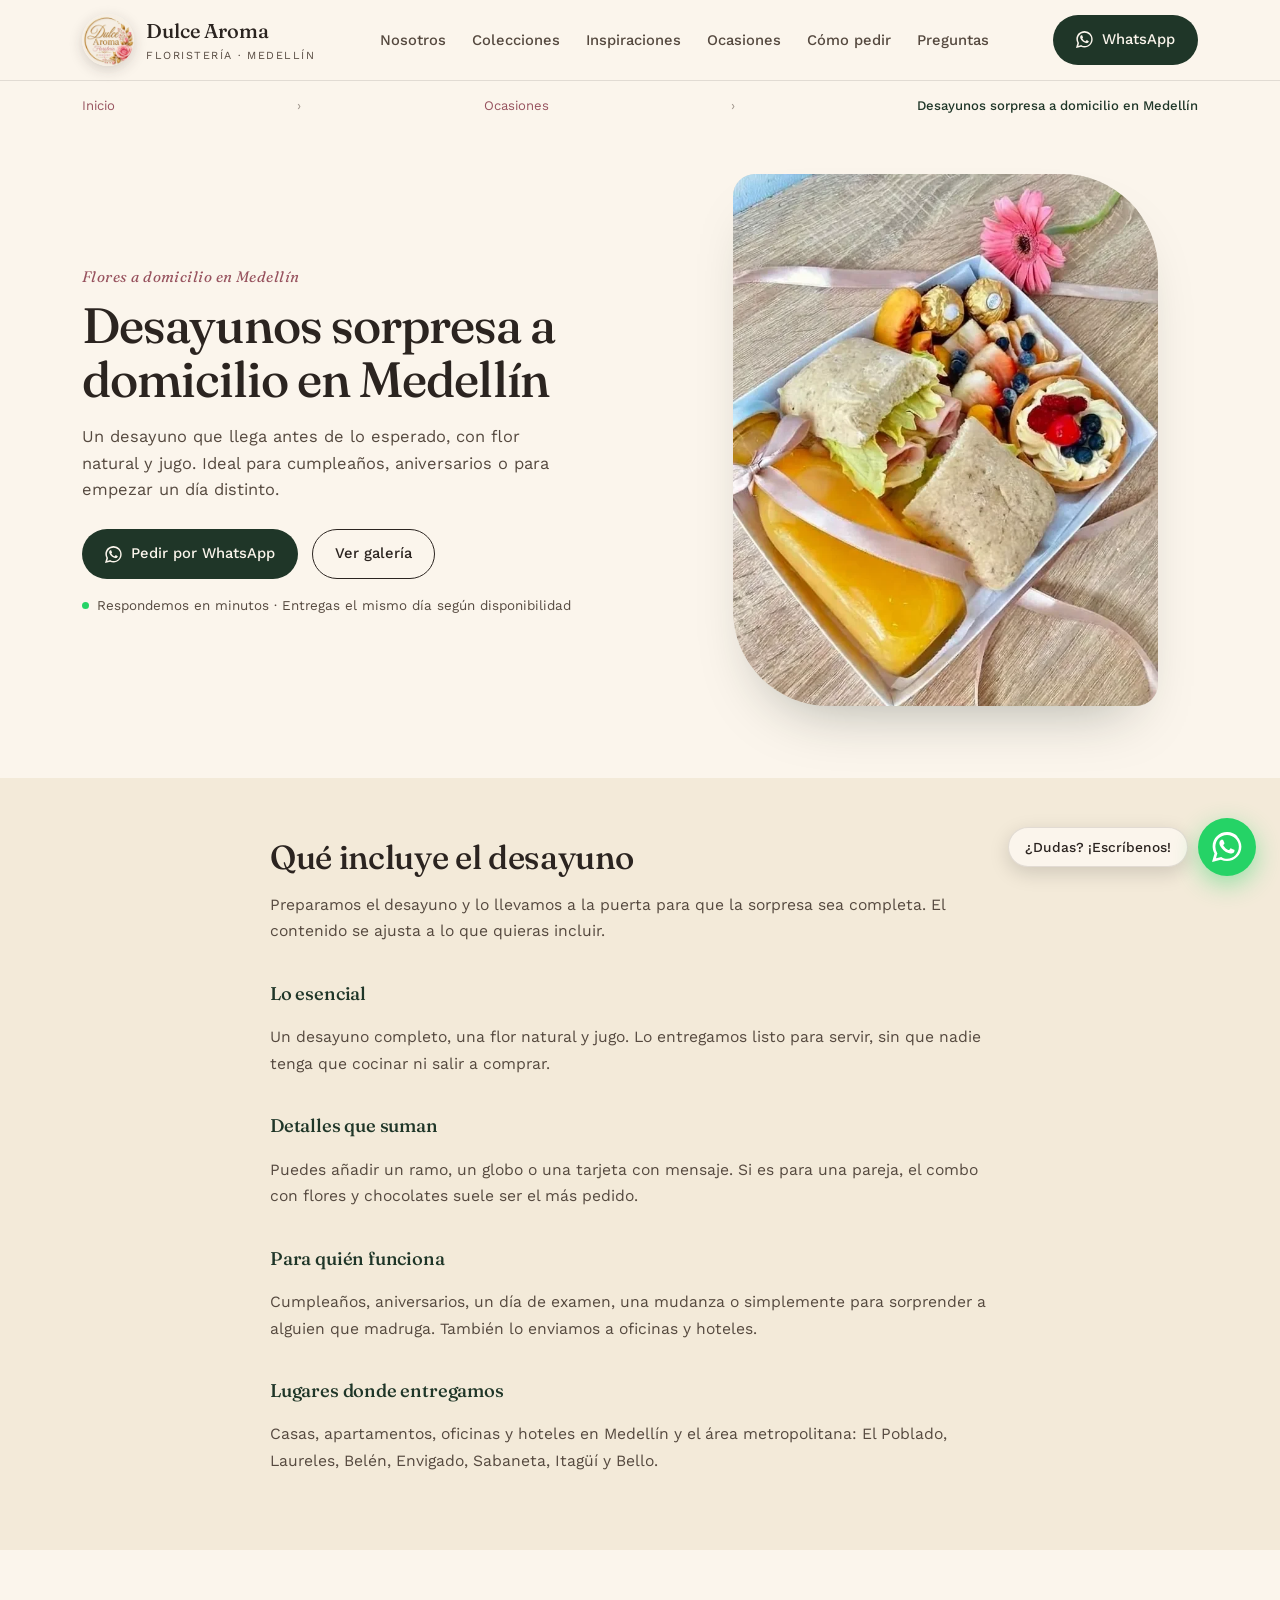
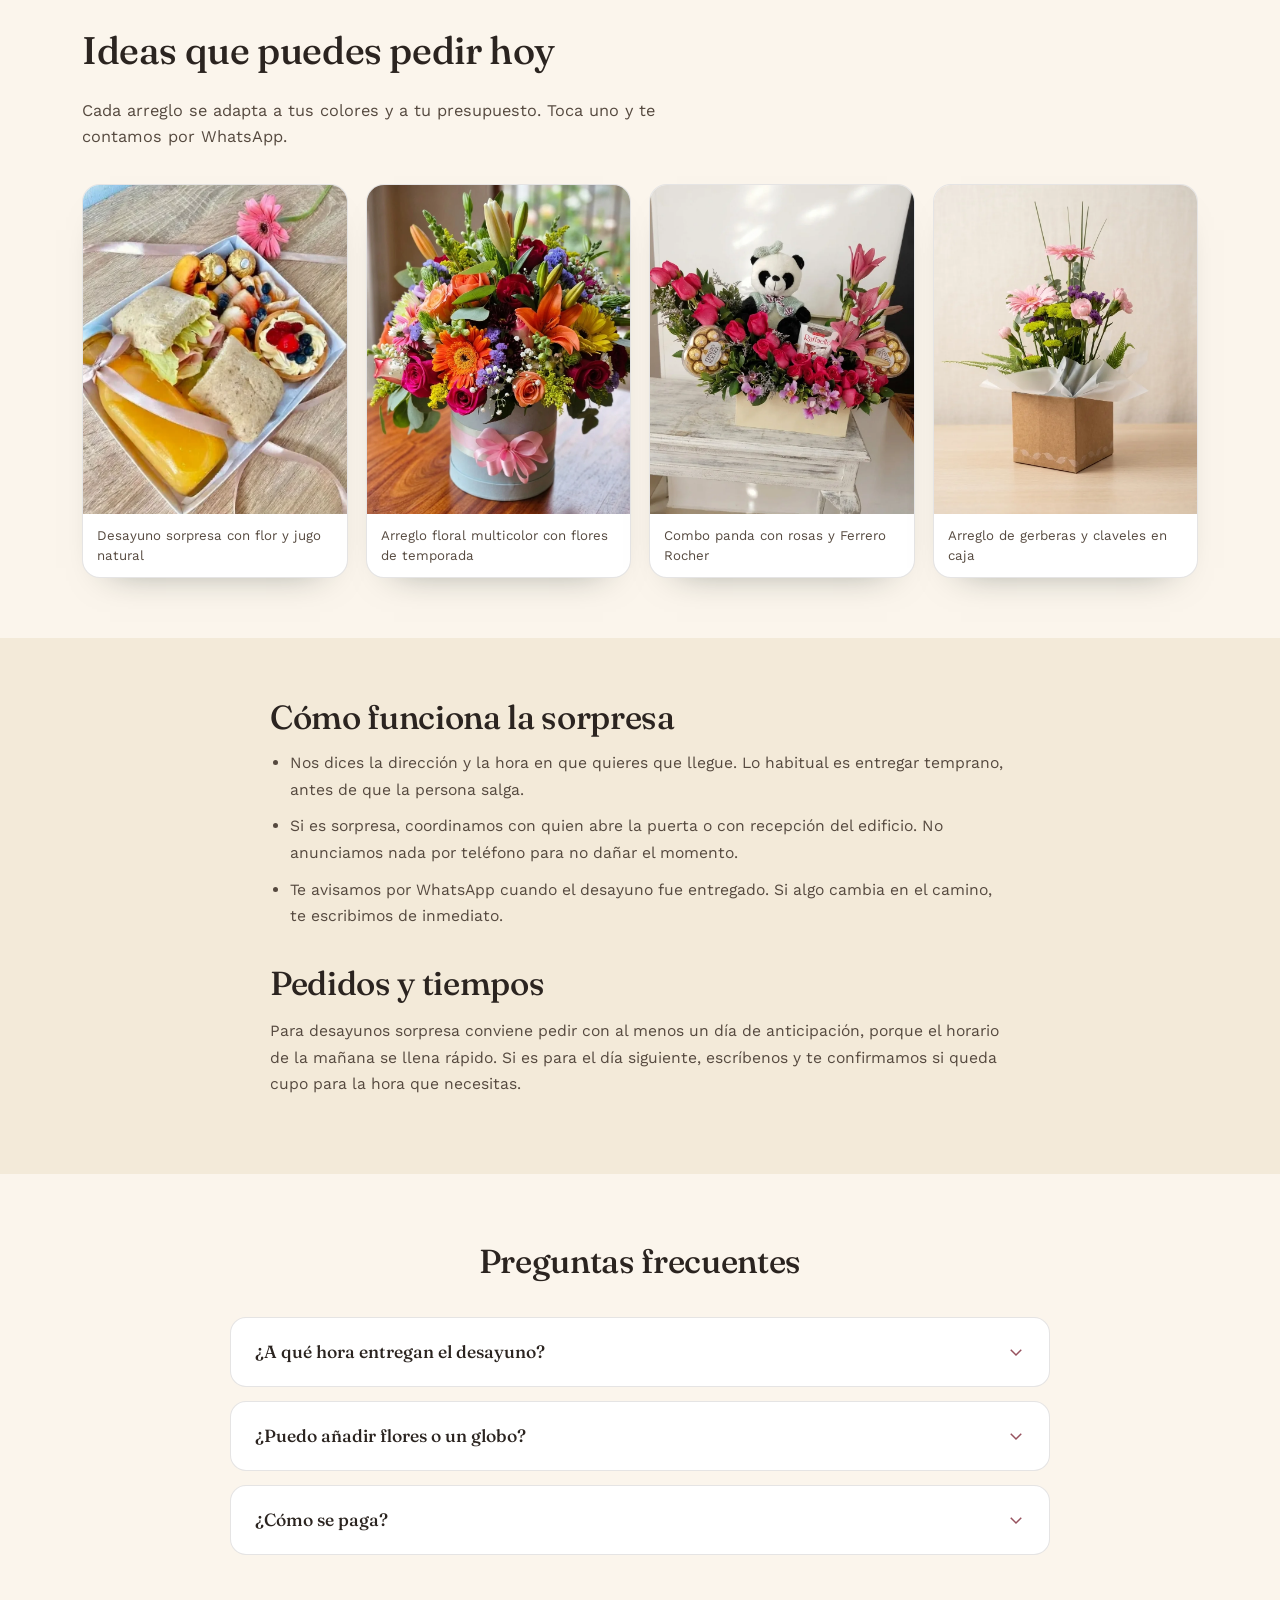
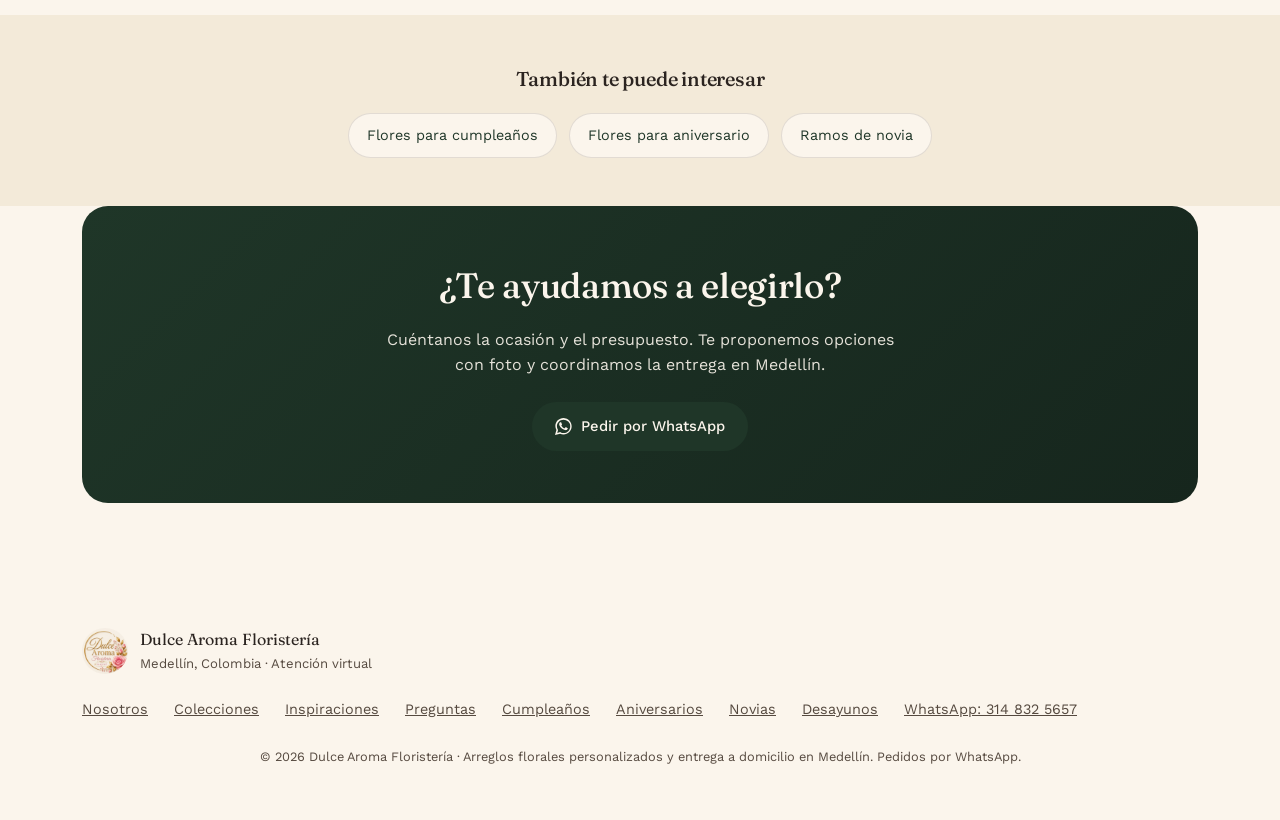
==== desayunos-sorpresa-medellin.html @ 41a19ce9 "feat(web): agregar páginas por ocasión y extraer estilos compartidos - Crea 4 páginas SEO (cumpleaño" ====
<!DOCTYPE html>
<html lang="es-CO">
<head>
<meta charset="utf-8"/>
<meta content="width=device-width, initial-scale=1.0" name="viewport"/>
<script>document.documentElement.classList.add('js');</script>
<title>Desayunos sorpresa a domicilio en Medellín | Dulce Aroma</title>
<meta content="Desayuno sorpresa con flor natural y jugo, entregado temprano en Medellín. Coordinamos la hora para que sea sorpresa. Pide por WhatsApp." name="description"/>
<meta content="index, follow, max-image-preview:large, max-snippet:-1" name="robots"/>
<link href="https://dulcearomamedellin.vercel.app/desayunos-sorpresa-medellin.html" rel="canonical"/>
<link href="https://dulcearomamedellin.vercel.app/desayunos-sorpresa-medellin.html" hreflang="es-CO" rel="alternate"/>
<meta content="Desayunos sorpresa a domicilio en Medellín | Dulce Aroma" property="og:title"/>
<meta content="Desayuno sorpresa con flor natural y jugo, entregado temprano en Medellín. Coordinamos la hora para que sea sorpresa. Pide por WhatsApp." property="og:description"/>
<meta content="https://dulcearomamedellin.vercel.app/img/desayunos/desayuno-sorpresa-01.webp" property="og:image"/>
<meta content="image/webp" property="og:image:type"/>
<meta content="Desayuno sorpresa con flor y jugo natural" property="og:image:alt"/>
<meta content="https://dulcearomamedellin.vercel.app/desayunos-sorpresa-medellin.html" property="og:url"/>
<meta content="article" property="og:type"/>
<meta content="es_CO" property="og:locale"/>
<meta content="Dulce Aroma Floristería" property="og:site_name"/>
<meta content="summary_large_image" name="twitter:card"/>
<meta content="Desayunos sorpresa a domicilio en Medellín | Dulce Aroma" name="twitter:title"/>
<meta content="Desayuno sorpresa con flor natural y jugo, entregado temprano en Medellín. Coordinamos la hora para que sea sorpresa. Pide por WhatsApp." name="twitter:description"/>
<meta content="https://dulcearomamedellin.vercel.app/img/desayunos/desayuno-sorpresa-01.webp" name="twitter:image"/>
<meta content="#1f3628" name="theme-color"/>
<link rel="icon" type="image/webp" href="img/logo.webp"/>
<link rel="apple-touch-icon" href="img/logo.webp"/>
<link href="https://fonts.googleapis.com" rel="preconnect"/>
<link crossorigin href="https://fonts.gstatic.com" rel="preconnect"/>
<link href="https://fonts.googleapis.com/css2?family=Fraunces:ital,opsz,wght@0,9..144,400..600;1,9..144,400..600&family=Work+Sans:wght@300;400;500;600&display=swap" rel="stylesheet"/>
<link href="styles.css" rel="stylesheet"/>
<link href="landing.css" rel="stylesheet"/>
<script type="application/ld+json">
{
  "@context": "https://schema.org",
  "@type": "FAQPage",
  "mainEntity": [
    {
      "@type": "Question",
      "name": "¿A qué hora entregan el desayuno?",
      "acceptedAnswer": {
        "@type": "Answer",
        "text": "Coordinamos la hora contigo. Lo habitual es entregar entre las 6 y las 9 de la mañana, para que llegue antes de que la persona salga."
      }
    },
    {
      "@type": "Question",
      "name": "¿Puedo añadir flores o un globo?",
      "acceptedAnswer": {
        "@type": "Answer",
        "text": "Sí. Puedes sumar un ramo, un globo o chocolates. Al escribirnos por WhatsApp te pasamos las opciones y el valor de cada adicional."
      }
    },
    {
      "@type": "Question",
      "name": "¿Cómo se paga?",
      "acceptedAnswer": {
        "@type": "Answer",
        "text": "Acordamos el pedido por WhatsApp y te compartimos los datos de Nequi o Bancolombia. Cuando confirmas el pago, dejamos el desayuno programado para la entrega."
      }
    }
  ]
}
</script>
<script type="application/ld+json">
{
  "@context": "https://schema.org",
  "@type": "Service",
  "serviceType": "Desayunos sorpresa a domicilio",
  "url": "https://dulcearomamedellin.vercel.app/desayunos-sorpresa-medellin.html",
  "areaServed": [
    {
      "@type": "City",
      "name": "Medellín"
    },
    {
      "@type": "City",
      "name": "Envigado"
    },
    {
      "@type": "City",
      "name": "Sabaneta"
    },
    {
      "@type": "City",
      "name": "Itagüí"
    },
    {
      "@type": "City",
      "name": "Bello"
    }
  ],
  "provider": {
    "@type": "Florist",
    "@id": "https://dulcearomamedellin.vercel.app/#floristeria",
    "name": "Dulce Aroma Floristería",
    "telephone": "+573148325657",
    "url": "https://dulcearomamedellin.vercel.app/"
  }
}
</script>
<script type="application/ld+json">
{
  "@context": "https://schema.org",
  "@type": "BreadcrumbList",
  "itemListElement": [
    {
      "@type": "ListItem",
      "position": 1,
      "name": "Inicio",
      "item": "https://dulcearomamedellin.vercel.app/"
    },
    {
      "@type": "ListItem",
      "position": 2,
      "name": "Desayunos sorpresa a domicilio en Medellín",
      "item": "https://dulcearomamedellin.vercel.app/desayunos-sorpresa-medellin.html"
    }
  ]
}
</script>
</head>
<body>
<div id="vine-page">
<header>
<nav class="wrap">
  <a class="brand" href="index.html">
    <img alt="Logo Dulce Aroma Floristería" height="52" src="img/logo.webp" width="52"/>
    <div class="brand-name">Dulce Aroma<span>Floristería · Medellín</span></div>
  </a>
  <ul class="nav-menu" id="nav-menu">
    <li><a class="nav-link" href="index.html#nosotros">Nosotros</a></li>
    <li><a class="nav-link" href="index.html#catalogo">Colecciones</a></li>
    <li><a class="nav-link" href="index.html#inspiraciones">Inspiraciones</a></li>
    <li><a class="nav-link" href="index.html#ocasiones">Ocasiones</a></li>
    <li><a class="nav-link" href="index.html#pasos">Cómo pedir</a></li>
    <li><a class="nav-link" href="index.html#faq">Preguntas</a></li>
  </ul>
  <div class="nav-actions">
  <button class="nav-toggle" id="nav-toggle" type="button" aria-expanded="false" aria-controls="nav-menu" aria-label="Abrir menú de navegación">
    <svg aria-hidden="true" class="icon-open" fill="none" stroke="currentColor" stroke-width="2" viewbox="0 0 24 24"><line x1="3" x2="21" y1="6" y2="6"></line><line x1="3" x2="21" y1="12" y2="12"></line><line x1="3" x2="21" y1="18" y2="18"></line></svg>
    <svg aria-hidden="true" class="icon-close" fill="none" stroke="currentColor" stroke-width="2" viewbox="0 0 24 24"><line x1="18" x2="6" y1="6" y2="18"></line><line x1="6" x2="18" y1="6" y2="18"></line></svg>
  </button>
  <a class="btn btn-primary btn-header" href="https://wa.me/573148325657?text=Hola%2C%20vi%20su%20p%C3%A1gina%20web%20de%20Dulce%20Aroma%20y%20quisiera%20informaci%C3%B3n%20sobre%20sus%20arreglos%20florales." rel="noopener" target="_blank"><svg aria-hidden="true" fill="currentColor" viewbox="0 0 24 24"><path d="M20.5 3.5A11.7 11.7 0 0 0 12 0C5.6 0 .5 5.1.5 11.4c0 2 .5 4 1.5 5.7L0 24l7.1-1.9a11.9 11.9 0 0 0 4.9 1.1h0c6.4 0 11.5-5.1 11.5-11.4 0-3-1.2-5.9-3.4-8.3zM12 21.3c-1.5 0-3-.4-4.3-1.2l-.3-.2-4.2 1.1 1.1-4-.2-.3a9.3 9.3 0 0 1-1.4-4.9C2.7 6.3 6.8 2.3 12 2.3c2.5 0 4.9 1 6.7 2.8a9.2 9.2 0 0 1 2.8 6.4c0 5.4-4.1 9.8-9.5 9.8zm5.3-7.3c-.3-.1-1.7-.8-1.9-.9-.3-.1-.5-.1-.7.1-.2.3-.7.9-.9 1.1-.2.2-.3.2-.6.1-.3-.1-1.3-.5-2.4-1.5-.9-.8-1.5-1.8-1.7-2.1-.2-.3 0-.5.1-.6.1-.1.3-.3.4-.5.1-.1.2-.3.3-.4.1-.2 0-.4 0-.5 0-.1-.7-1.6-.9-2.2-.2-.5-.5-.5-.7-.5h-.6c-.2 0-.5.1-.8.4-.3.3-1 1-1 2.4s1.1 2.8 1.2 3c.1.2 2.1 3.2 5.1 4.5.7.3 1.3.5 1.7.6.7.2 1.4.2 1.9.1.6-.1 1.7-.7 2-1.4.2-.7.2-1.2.2-1.4-.1-.1-.3-.2-.6-.3z"></path></svg> WhatsApp</a>
  </div>
</nav>
</header>

<main id="contenido">

<nav aria-label="Ruta de navegación" class="wrap lp-breadcrumb">
<a href="index.html">Inicio</a><span aria-hidden="true">›</span><a href="index.html#ocasiones">Ocasiones</a><span aria-hidden="true">›</span><span aria-current="page">Desayunos sorpresa a domicilio en Medellín</span>
</nav>

<section class="lp-hero">
<div class="wrap">
<div>
<p class="eyebrow">Flores a domicilio en Medellín</p>
<h1>Desayunos sorpresa a domicilio en Medellín</h1>
<p class="lead">Un desayuno que llega antes de lo esperado, con flor natural y jugo. Ideal para cumpleaños, aniversarios o para empezar un día distinto.</p>
<div class="hero-ctas">
<a class="btn btn-primary" href="https://wa.me/573148325657?text=Hola%2C%20quiero%20pedir%20un%20desayuno%20sorpresa%20en%20Medell%C3%ADn.%20%C2%BFMe%20ayudan%3F" rel="noopener" target="_blank"><svg aria-hidden="true" fill="currentColor" viewbox="0 0 24 24"><path d="M20.5 3.5A11.7 11.7 0 0 0 12 0C5.6 0 .5 5.1.5 11.4c0 2 .5 4 1.5 5.7L0 24l7.1-1.9a11.9 11.9 0 0 0 4.9 1.1h0c6.4 0 11.5-5.1 11.5-11.4 0-3-1.2-5.9-3.4-8.3zM12 21.3c-1.5 0-3-.4-4.3-1.2l-.3-.2-4.2 1.1 1.1-4-.2-.3a9.3 9.3 0 0 1-1.4-4.9C2.7 6.3 6.8 2.3 12 2.3c2.5 0 4.9 1 6.7 2.8a9.2 9.2 0 0 1 2.8 6.4c0 5.4-4.1 9.8-9.5 9.8zm5.3-7.3c-.3-.1-1.7-.8-1.9-.9-.3-.1-.5-.1-.7.1-.2.3-.7.9-.9 1.1-.2.2-.3.2-.6.1-.3-.1-1.3-.5-2.4-1.5-.9-.8-1.5-1.8-1.7-2.1-.2-.3 0-.5.1-.6.1-.1.3-.3.4-.5.1-.1.2-.3.3-.4.1-.2 0-.4 0-.5 0-.1-.7-1.6-.9-2.2-.2-.5-.5-.5-.7-.5h-.6c-.2 0-.5.1-.8.4-.3.3-1 1-1 2.4s1.1 2.8 1.2 3c.1.2 2.1 3.2 5.1 4.5.7.3 1.3.5 1.7.6.7.2 1.4.2 1.9.1.6-.1 1.7-.7 2-1.4.2-.7.2-1.2.2-1.4-.1-.1-.3-.2-.6-.3z"></path></svg> Pedir por WhatsApp</a>
<a class="btn btn-ghost" href="index.html#inspiraciones">Ver galería</a>
</div>
<p class="hero-note">Respondemos en minutos · Entregas el mismo día según disponibilidad</p>
</div>
<figure>
<img alt="Desayuno sorpresa con flor y jugo natural" decoding="async" fetchpriority="high" height="874" src="img/desayunos/desayuno-sorpresa-01.webp" width="688"/>
</figure>
</div>
</section>

<section class="lp-content">
<div class="wrap">
<div class="lp-block">
<h2>Qué incluye el desayuno</h2>
<p>Preparamos el desayuno y lo llevamos a la puerta para que la sorpresa sea completa. El contenido se ajusta a lo que quieras incluir.</p>
</div>
<div class="lp-block"><h3>Lo esencial</h3><p>Un desayuno completo, una flor natural y jugo. Lo entregamos listo para servir, sin que nadie tenga que cocinar ni salir a comprar.</p></div>
<div class="lp-block"><h3>Detalles que suman</h3><p>Puedes añadir un ramo, un globo o una tarjeta con mensaje. Si es para una pareja, el combo con flores y chocolates suele ser el más pedido.</p></div>
<div class="lp-block"><h3>Para quién funciona</h3><p>Cumpleaños, aniversarios, un día de examen, una mudanza o simplemente para sorprender a alguien que madruga. También lo enviamos a oficinas y hoteles.</p></div>
<div class="lp-block"><h3>Lugares donde entregamos</h3><p>Casas, apartamentos, oficinas y hoteles en Medellín y el área metropolitana: El Poblado, Laureles, Belén, Envigado, Sabaneta, Itagüí y Bello.</p></div>
</div>
</section>

<section class="lp-galeria">
<div class="wrap">
<div class="section-head">
<h2>Ideas que puedes pedir hoy</h2>
<p>Cada arreglo se adapta a tus colores y a tu presupuesto. Toca uno y te contamos por WhatsApp.</p>
</div>
<div class="grid">
<figure class="lp-card">
<img alt="Desayuno sorpresa con flor y jugo natural" decoding="async" height="874" loading="lazy" src="img/desayunos/desayuno-sorpresa-01.webp" width="688"/>
<figcaption>Desayuno sorpresa con flor y jugo natural</figcaption>
</figure>
<figure class="lp-card">
<img alt="Arreglo floral multicolor con flores de temporada" decoding="async" height="1195" loading="lazy" src="img/ramos/arreglo-colorido-01.webp" width="896"/>
<figcaption>Arreglo floral multicolor con flores de temporada</figcaption>
</figure>
<figure class="lp-card">
<img alt="Combo panda con rosas y Ferrero Rocher" decoding="async" height="1195" loading="lazy" src="img/cajas/combo-panda-01.webp" width="896"/>
<figcaption>Combo panda con rosas y Ferrero Rocher</figcaption>
</figure>
<figure class="lp-card">
<img alt="Arreglo de gerberas y claveles en caja" decoding="async" height="1195" loading="lazy" src="img/ramos/arreglo-gerberas-01.webp" width="896"/>
<figcaption>Arreglo de gerberas y claveles en caja</figcaption>
</figure>
</div>
</div>
</section>

<section class="lp-content">
<div class="wrap">
<div class="lp-block">
<h2>Cómo funciona la sorpresa</h2>
<ul><li>Nos dices la dirección y la hora en que quieres que llegue. Lo habitual es entregar temprano, antes de que la persona salga.</li>
<li>Si es sorpresa, coordinamos con quien abre la puerta o con recepción del edificio. No anunciamos nada por teléfono para no dañar el momento.</li>
<li>Te avisamos por WhatsApp cuando el desayuno fue entregado. Si algo cambia en el camino, te escribimos de inmediato.</li></ul>
</div>
<div class="lp-block">
<h2>Pedidos y tiempos</h2>
<p>Para desayunos sorpresa conviene pedir con al menos un día de anticipación, porque el horario de la mañana se llena rápido. Si es para el día siguiente, escríbenos y te confirmamos si queda cupo para la hora que necesitas.</p>
</div>
</div>
</section>

<section class="lp-faq">
<div class="wrap">
<h2>Preguntas frecuentes</h2>
<div class="faq-list">
<details class="faq-item"><summary class="faq-summary">¿A qué hora entregan el desayuno? <svg fill="none" stroke="currentColor" stroke-width="2" viewbox="0 0 24 24"><path d="M19 9l-7 7-7-7"></path></svg></summary><div class="faq-content">Coordinamos la hora contigo. Lo habitual es entregar entre las 6 y las 9 de la mañana, para que llegue antes de que la persona salga.</div></details>
<details class="faq-item"><summary class="faq-summary">¿Puedo añadir flores o un globo? <svg fill="none" stroke="currentColor" stroke-width="2" viewbox="0 0 24 24"><path d="M19 9l-7 7-7-7"></path></svg></summary><div class="faq-content">Sí. Puedes sumar un ramo, un globo o chocolates. Al escribirnos por WhatsApp te pasamos las opciones y el valor de cada adicional.</div></details>
<details class="faq-item"><summary class="faq-summary">¿Cómo se paga? <svg fill="none" stroke="currentColor" stroke-width="2" viewbox="0 0 24 24"><path d="M19 9l-7 7-7-7"></path></svg></summary><div class="faq-content">Acordamos el pedido por WhatsApp y te compartimos los datos de Nequi o Bancolombia. Cuando confirmas el pago, dejamos el desayuno programado para la entrega.</div></details>
</div>
</div>
</section>

<section class="lp-relacionadas">
<div class="wrap">
<h2>También te puede interesar</h2>
<ul><li><a href="flores-para-cumpleanos-medellin.html">Flores para cumpleaños</a></li>
<li><a href="flores-para-aniversario-medellin.html">Flores para aniversario</a></li>
<li><a href="ramos-de-novia-medellin.html">Ramos de novia</a></li></ul>
</div>
</section>

<section class="lp-cta-sec">
<div class="wrap">
<div class="lp-cta">
<h2>¿Te ayudamos a elegirlo?</h2>
<p>Cuéntanos la ocasión y el presupuesto. Te proponemos opciones con foto y coordinamos la entrega en Medellín.</p>
<a class="btn btn-primary" href="https://wa.me/573148325657?text=Hola%2C%20quiero%20pedir%20un%20desayuno%20sorpresa%20en%20Medell%C3%ADn.%20%C2%BFMe%20ayudan%3F" rel="noopener" target="_blank"><svg aria-hidden="true" fill="currentColor" viewbox="0 0 24 24"><path d="M20.5 3.5A11.7 11.7 0 0 0 12 0C5.6 0 .5 5.1.5 11.4c0 2 .5 4 1.5 5.7L0 24l7.1-1.9a11.9 11.9 0 0 0 4.9 1.1h0c6.4 0 11.5-5.1 11.5-11.4 0-3-1.2-5.9-3.4-8.3zM12 21.3c-1.5 0-3-.4-4.3-1.2l-.3-.2-4.2 1.1 1.1-4-.2-.3a9.3 9.3 0 0 1-1.4-4.9C2.7 6.3 6.8 2.3 12 2.3c2.5 0 4.9 1 6.7 2.8a9.2 9.2 0 0 1 2.8 6.4c0 5.4-4.1 9.8-9.5 9.8zm5.3-7.3c-.3-.1-1.7-.8-1.9-.9-.3-.1-.5-.1-.7.1-.2.3-.7.9-.9 1.1-.2.2-.3.2-.6.1-.3-.1-1.3-.5-2.4-1.5-.9-.8-1.5-1.8-1.7-2.1-.2-.3 0-.5.1-.6.1-.1.3-.3.4-.5.1-.1.2-.3.3-.4.1-.2 0-.4 0-.5 0-.1-.7-1.6-.9-2.2-.2-.5-.5-.5-.7-.5h-.6c-.2 0-.5.1-.8.4-.3.3-1 1-1 2.4s1.1 2.8 1.2 3c.1.2 2.1 3.2 5.1 4.5.7.3 1.3.5 1.7.6.7.2 1.4.2 1.9.1.6-.1 1.7-.7 2-1.4.2-.7.2-1.2.2-1.4-.1-.1-.3-.2-.6-.3z"></path></svg> Pedir por WhatsApp</a>
</div>
</div>
</section>

</main>
<footer>
<div class="wrap">
<div class="foot-brand">
<img alt="Logo Dulce Aroma" height="46" loading="lazy" src="img/logo.webp" width="46"/>
<div>
<div style="font-family:'Fraunces',serif;">Dulce Aroma Floristería</div>
<div style="font-size:0.82rem;color:var(--ink-suave);">Medellín, Colombia · Atención virtual</div>
</div>
</div>
<nav>
<a href="index.html#nosotros">Nosotros</a>
<a href="index.html#catalogo">Colecciones</a>
<a href="index.html#inspiraciones">Inspiraciones</a>
<a href="index.html#faq">Preguntas</a>
<a href="flores-para-cumpleanos-medellin.html">Cumpleaños</a>
<a href="flores-para-aniversario-medellin.html">Aniversarios</a>
<a href="ramos-de-novia-medellin.html">Novias</a>
<a href="desayunos-sorpresa-medellin.html">Desayunos</a>
<a href="https://wa.me/573148325657" rel="noopener" target="_blank">WhatsApp: 314 832 5657</a>
</nav>
</div>
<p class="copy">© 2026 Dulce Aroma Floristería · Arreglos florales personalizados y entrega a domicilio en Medellín. Pedidos por WhatsApp.</p>
</footer>
</div>
<a aria-label="¿Dudas? ¡Escríbenos! por WhatsApp" class="whatsapp-float" href="https://wa.me/573148325657?text=Hola%2C%20vi%20su%20p%C3%A1gina%20web%20de%20Dulce%20Aroma%20y%20quisiera%20informaci%C3%B3n%20sobre%20sus%20arreglos%20florales." rel="noopener" target="_blank">
  <span class="whatsapp-tooltip">¿Dudas? ¡Escríbenos!</span>
  <div class="whatsapp-float-btn"><svg aria-hidden="true" fill="currentColor" viewbox="0 0 24 24"><path d="M20.5 3.5A11.7 11.7 0 0 0 12 0C5.6 0 .5 5.1.5 11.4c0 2 .5 4 1.5 5.7L0 24l7.1-1.9a11.9 11.9 0 0 0 4.9 1.1h0c6.4 0 11.5-5.1 11.5-11.4 0-3-1.2-5.9-3.4-8.3zM12 21.3c-1.5 0-3-.4-4.3-1.2l-.3-.2-4.2 1.1 1.1-4-.2-.3a9.3 9.3 0 0 1-1.4-4.9C2.7 6.3 6.8 2.3 12 2.3c2.5 0 4.9 1 6.7 2.8a9.2 9.2 0 0 1 2.8 6.4c0 5.4-4.1 9.8-9.5 9.8zm5.3-7.3c-.3-.1-1.7-.8-1.9-.9-.3-.1-.5-.1-.7.1-.2.3-.7.9-.9 1.1-.2.2-.3.2-.6.1-.3-.1-1.3-.5-2.4-1.5-.9-.8-1.5-1.8-1.7-2.1-.2-.3 0-.5.1-.6.1-.1.3-.3.4-.5.1-.1.2-.3.3-.4.1-.2 0-.4 0-.5 0-.1-.7-1.6-.9-2.2-.2-.5-.5-.5-.7-.5h-.6c-.2 0-.5.1-.8.4-.3.3-1 1-1 2.4s1.1 2.8 1.2 3c.1.2 2.1 3.2 5.1 4.5.7.3 1.3.5 1.7.6.7.2 1.4.2 1.9.1.6-.1 1.7-.7 2-1.4.2-.7.2-1.2.2-1.4-.1-.1-.3-.2-.6-.3z"></path></svg></div>
</a>
<script>
(function(){
  const toggle = document.getElementById('nav-toggle');
  const menu = document.getElementById('nav-menu');
  if(!toggle || !menu) return;
  function setOpen(open){
    toggle.setAttribute('aria-expanded', open ? 'true' : 'false');
    toggle.setAttribute('aria-label', open ? 'Cerrar menú de navegación' : 'Abrir menú de navegación');
    menu.classList.toggle('open', open);
  }
  toggle.addEventListener('click', () => setOpen(toggle.getAttribute('aria-expanded') !== 'true'));
  menu.addEventListener('click', (e) => { if(e.target.closest('a')) setOpen(false); });
  document.addEventListener('keydown', (e) => {
    if(e.key === 'Escape' && toggle.getAttribute('aria-expanded') === 'true'){ setOpen(false); toggle.focus(); }
  });
  window.addEventListener('resize', () => { if(window.innerWidth > 900) setOpen(false); });
})();

(function(){
  const items = document.querySelectorAll('.reveal');
  if(!items.length) return;
  const show = el => el.classList.add('is-visible');
  const showAll = () => items.forEach(show);
  if(!('IntersectionObserver' in window)){ showAll(); return; }
  let fired = false;
  const io = new IntersectionObserver((entries) => {
    fired = true;
    entries.forEach(entry => {
      if(entry.isIntersecting){ show(entry.target); io.unobserve(entry.target); }
    });
  }, { threshold: 0.01, rootMargin: '0px 0px -20px 0px' });
  items.forEach(el => io.observe(el));
  setTimeout(() => { if(!fired) showAll(); }, 3000);
  window.addEventListener('pagehide', showAll);
})();
</script>
</body>
</html>
---- styles.css ----
:root{
    --verde-hoja: #1f3628;
    --verde-profundo: #16261d;
    --crema: #fbf5ec;
    --crema-suave: #f3ead9;
    --rosa-polvo: #97525e;
    --rosa-suave: #e7c6c9;
    --dorado: #a6793d;
    --tinta: #2b2420;
    --ink-suave: #55493f;
    --borde: rgba(43,36,32,0.12);
    --sombra: 0 30px 60px -30px rgba(22,38,29,0.35);
  }
  *{box-sizing:border-box;}
  html{scroll-behavior:smooth;scroll-padding-top:96px;}
  body{
    margin:0;
    background:var(--crema);
    color:var(--tinta);
    font-family:'Work Sans', sans-serif;
    font-weight:400;
    line-height:1.6;
  }
  body.modal-open{overflow:hidden;}

  /* --- foco visible y acceso rápido --- */
  :focus-visible{
    outline:2px solid var(--verde-hoja);
    outline-offset:3px;
    border-radius:4px;
  }
  .skip-link{
    position:absolute;
    left:16px;
    top:-100px;
    z-index:200;
    background:var(--verde-hoja);
    color:var(--crema);
    padding:12px 20px;
    border-radius:0 0 12px 12px;
    text-decoration:none;
    font-weight:500;
    transition:top .2s ease;
  }
  .skip-link:focus{top:0;}
  h1,h2,h3,.display{
    font-family:'Fraunces', serif;
    font-weight:500;
    letter-spacing:-0.01em;
    margin:0;
  }
  .eyebrow{
    font-family:'Fraunces', serif;
    font-style:italic;
    font-weight:400;
    font-size:0.95rem;
    letter-spacing:0.03em;
    color:var(--rosa-polvo);
  }
  a{color:inherit;}
  img{max-width:100%;display:block;}
  .wrap{max-width:1180px;margin:0 auto;padding:0 32px;}

  /* --- vine signature element --- */
  #vine-svg{
    position:absolute;
    top:0; left:0;
    width:100%;
    height:100%;
    pointer-events:none;
    z-index:0;
  }
  #vine-page{position:relative;overflow-x:clip;}
  #vine-page > *:not(#vine-svg):not(header){position:relative;z-index:1;}
  .vine-path{
    fill:none;
    stroke:var(--rosa-polvo);
    stroke-width:1.4;
    stroke-linecap:round;
    opacity:0.45;
  }
  .vine-mark{
    opacity:0;
    transform:scale(0.4);
    transform-box:fill-box;
    transform-origin:center;
    transition:opacity 0.8s ease, transform 0.8s cubic-bezier(.2,.9,.3,1.3);
  }
  .vine-mark.show{opacity:1;transform:scale(1);}

  /* --- nav --- */
  header{
    position:sticky; top:0; z-index:50;
    background:rgba(251,245,236,0.92);
    backdrop-filter: blur(12px);
    border-bottom:1px solid var(--borde);
  }
  nav.wrap{
    display:flex; align-items:center; justify-content:space-between;
    padding-top:14px; padding-bottom:14px;
    gap:20px;
  }
  .brand{display:flex;align-items:center;gap:12px;text-decoration:none;}
  .brand img{width:52px;height:52px;border-radius:50%;object-fit:cover;box-shadow:0 4px 14px rgba(43,36,32,0.18);}
  .brand-name{font-family:'Fraunces',serif;font-size:1.25rem;font-weight:500;}
  .brand-name span{display:block;font-family:'Work Sans',sans-serif;font-weight:400;font-size:0.68rem;letter-spacing:0.14em;text-transform:uppercase;color:var(--ink-suave);}

  .nav-menu{
    display:flex;
    align-items:center;
    gap:26px;
    list-style:none;
    margin:0;
    padding:0;
  }
  .nav-link{
    text-decoration:none;
    font-size:0.92rem;
    font-weight:500;
    color:var(--ink-suave);
    transition:color 0.2s ease;
  }
  .nav-link:hover{
    color:var(--verde-hoja);
  }
  .nav-toggle{
    display:none;
    align-items:center;
    justify-content:center;
    width:44px;
    height:44px;
    padding:0;
    border:1px solid var(--borde);
    border-radius:12px;
    background:transparent;
    color:var(--tinta);
    cursor:pointer;
  }
  .nav-toggle svg{width:22px;height:22px;}
  .nav-toggle .icon-close{display:none;}
  .nav-toggle[aria-expanded="true"] .icon-open{display:none;}
  .nav-toggle[aria-expanded="true"] .icon-close{display:block;}
  .nav-actions{display:flex;align-items:center;gap:10px;}

  @media (max-width: 900px){
    .nav-toggle{display:inline-flex;}
    .nav-menu{
      display:none;
      position:absolute;
      top:100%;
      left:0;
      right:0;
      flex-direction:column;
      align-items:stretch;
      gap:0;
      background:var(--crema);
      border-bottom:1px solid var(--borde);
      padding:6px 20px 14px;
      box-shadow:0 24px 34px -26px rgba(22,38,29,0.55);
    }
    .nav-menu.open{display:flex;}
    .nav-menu li{border-top:1px solid var(--borde);}
    .nav-menu li:first-child{border-top:none;}
    .nav-link{display:block;padding:14px 2px;font-size:1rem;}
  }
  @media (max-width: 620px){
    .btn.btn-header{display:none;}
  }

  .btn{
    display:inline-flex; align-items:center; gap:9px;
    padding:12px 22px;
    border-radius:999px;
    font-family:'Work Sans',sans-serif;
    font-weight:500;
    font-size:0.92rem;
    text-decoration:none;
    border:1px solid transparent;
    cursor:pointer;
    transition:transform 0.25s ease, box-shadow 0.25s ease, background 0.25s ease;
  }
  .btn-primary{background:var(--verde-hoja);color:var(--crema);}
  .btn-primary:hover{transform:translateY(-2px);box-shadow:0 14px 26px -12px rgba(31,54,40,0.55);}
  .btn-ghost{border-color:var(--tinta); background:transparent;}
  .btn-ghost:hover{background:var(--tinta);color:var(--crema);}
  .btn svg{width:17px;height:17px;flex-shrink:0;}

  /* --- hero --- */
  .hero{
    position:relative;
    padding:96px 0 110px;
    overflow:hidden;
  }
  .hero .wrap{
    display:grid;
    grid-template-columns:1.05fr 0.95fr;
    gap:56px;
    align-items:center;
    position:relative;
    z-index:1;
  }
  .hero h1{
    font-size:clamp(2.5rem, 4.4vw, 3.7rem);
    line-height:1.08;
    margin-top:14px;
  }
  .hero h1 em{
    font-style:italic;
    color:var(--rosa-polvo);
  }
  .hero p.lead{
    margin-top:24px;
    font-size:1.08rem;
    color:var(--ink-suave);
    max-width:46ch;
  }
  .hero-ctas{display:flex;gap:14px;margin-top:34px;flex-wrap:wrap;}
  .hero-note{
    margin-top:16px;
    font-size:0.84rem;
    color:var(--ink-suave);
    display:flex;
    align-items:center;
    gap:8px;
  }
  .hero-note::before{
    content:"";
    width:7px;height:7px;border-radius:50%;
    background:#25d366;
    flex-shrink:0;
  }
  .hero-figure{
    position:relative;
    border-radius:150px 20px 150px 20px;
    overflow:hidden;
    box-shadow:var(--sombra);
    aspect-ratio:4/3.1;
  }
  .hero-figure img{width:100%;height:100%;object-fit:cover;}
  .hero-figure .tag{
    position:absolute; left:20px; bottom:20px;
    max-width:calc(100% - 40px);
    background:rgba(251,245,236,0.94);
    padding:11px 18px;
    border-radius:14px;
    font-family:'Fraunces',serif;
    font-style:italic;
    font-size:0.92rem;
    box-shadow:0 10px 24px rgba(22,38,29,0.2);
  }
  .stat-row{
    display:flex; gap:34px; margin-top:44px; flex-wrap:wrap;
  }
  .stat-row div{border-left:2px solid var(--rosa-suave);padding-left:14px;}
  .stat-row strong{display:block;font-family:'Fraunces',serif;font-size:1.05rem;}
  .stat-row span{font-size:0.85rem;color:var(--ink-suave);}

  /* --- section basics --- */
  section{position:relative;padding:88px 0;}
  .section-head{max-width:640px;margin-bottom:52px;}
  .section-head h2{font-size:clamp(1.9rem,3vw,2.5rem);margin-top:10px;}
  .section-head p{color:var(--ink-suave);margin-top:16px;font-size:1.02rem;}

  /* --- about / historia --- */
  .about{background:var(--crema-suave);}
  .about .wrap{display:grid;grid-template-columns:0.9fr 1.1fr;gap:64px;align-items:center;}
  .about-figure{border-radius:20px 130px 20px 130px;overflow:hidden;box-shadow:var(--sombra);background:#e8dfd2;}
  .about-figure img{width:100%;height:auto;aspect-ratio:4/3;object-fit:cover;object-position:52% center;}
  .about ul{list-style:none;margin:26px 0 0;padding:0;display:grid;gap:16px;}
  .about li{display:flex;gap:12px;align-items:flex-start;font-size:0.98rem;color:var(--ink-suave);}
  .about li svg{flex-shrink:0;margin-top:3px;width:18px;height:18px;color:var(--rosa-polvo);}

  /* --- catálogo (dark) --- */
  .catalogo{background:var(--verde-profundo);color:var(--crema);}
  .catalogo .eyebrow{color:var(--rosa-suave);}
  .catalogo .section-head p{color:rgba(251,245,236,0.72);}
  .catalogo .wrap{display:grid;grid-template-columns:1.05fr 0.85fr;gap:56px;align-items:center;}
  .catalogo-figure{border-radius:24px;overflow:hidden;box-shadow:0 40px 80px -30px rgba(0,0,0,0.55);background:#2a3a30;}
  .catalogo-figure img{width:100%;height:auto;aspect-ratio:1/1;object-fit:cover;object-position:center;}
  .chip-list{display:grid;gap:14px;}
  .chip{
    display:flex;justify-content:space-between;align-items:center;
    gap:16px;
    width:100%;
    padding:16px 20px;
    border:1px solid rgba(251,245,236,0.18);
    border-radius:14px;
    background:transparent;
    color:inherit;
    font:inherit;
    text-align:left;
    cursor:pointer;
    transition:background 0.25s ease, border-color 0.25s ease, transform 0.2s ease;
  }
  .chip:focus-visible{outline-color:var(--crema);outline-offset:2px;}
  .chip:hover{
    background:rgba(251,245,236,0.08);
    border-color:rgba(251,245,236,0.45);
    transform:translateX(5px);
  }
  .chip .n{font-family:'Fraunces',serif;font-style:italic;color:var(--rosa-suave);font-size:0.85rem;flex-shrink:0;}
  .chip .t{display:block;font-weight:500;}
  .chip .d{display:block;font-size:0.85rem;color:rgba(251,245,236,0.62);margin-top:3px;}

  /* --- galeria de trabajos / inspiraciones --- */
  .galeria{background:var(--crema);}
  .galeria-head{
    display:flex;
    justify-content:space-between;
    align-items:flex-end;
    gap:28px;
    margin-bottom:34px;
    flex-wrap:wrap;
  }
  .galeria-head .section-head{margin-bottom:0;}
  .galeria-filtros{
    display:flex;
    gap:10px;
    flex-wrap:wrap;
  }
  .galeria-filtro{
    border:1px solid var(--borde);
    background:transparent;
    color:var(--ink-suave);
    padding:9px 16px;
    border-radius:999px;
    cursor:pointer;
    font:500 0.88rem 'Work Sans',sans-serif;
    transition:all .2s ease;
  }
  .galeria-filtro:hover,
  .galeria-filtro.active{
    background:var(--verde-hoja);
    color:var(--crema);
    border-color:var(--verde-hoja);
  }
  .galeria-grid{
    column-count:4;
    column-gap:20px;
  }
  .galeria-card{
    margin:0 0 20px;
    break-inside:avoid;
    -webkit-column-break-inside:avoid;
    border-radius:20px;
    overflow:hidden;
    background:#fff;
    border:1px solid var(--borde);
    box-shadow:0 14px 32px -22px rgba(22,38,29,.38);
    display:flex;
    flex-direction:column;
    transition:transform .25s ease, box-shadow .25s ease;
  }
  .galeria-card:hover{
    transform:translateY(-4px);
    box-shadow:0 22px 42px -20px rgba(22,38,29,.45);
  }
  .galeria-img-wrap{
    position:relative;
    display:block;
    width:100%;
    padding:0;
    border:0;
    font:inherit;
    color:inherit;
    cursor:pointer;
    overflow:hidden;
    background:#f3ead9;
  }
  .galeria-img-wrap:focus-visible{outline-offset:-4px;}
  .galeria-img-wrap img{
    width:100%;
    height:auto;
    aspect-ratio:4/5;
    object-fit:cover;
    transition:transform .35s ease;
  }
  .galeria-img-wrap:hover img{transform:scale(1.04);}
  .galeria-zoom-badge{
    position:absolute;
    top:12px;
    right:12px;
    background:rgba(251,245,236,0.92);
    border-radius:50%;
    width:34px;
    height:34px;
    display:flex;
    align-items:center;
    justify-content:center;
    color:var(--verde-hoja);
    opacity:0;
    transform:scale(0.8);
    transition:all .2s ease;
    box-shadow:0 4px 10px rgba(0,0,0,0.2);
  }
  .galeria-img-wrap:hover .galeria-zoom-badge{
    opacity:1;
    transform:scale(1);
  }
  .galeria-card figcaption{
    padding:16px 18px 20px;
    display:flex;
    flex-direction:column;
    flex-grow:1;
    justify-content:space-between;
  }
  .galeria-card strong{
    display:block;
    font-family:'Fraunces',serif;
    font-size:1.05rem;
    line-height:1.3;
  }
  .galeria-card .cat-badge{
    display:inline-block;
    margin-top:6px;
    font-size:.78rem;
    color:var(--ink-suave);
    background:var(--crema-suave);
    padding:3px 10px;
    border-radius:999px;
    width:fit-content;
  }
  .galeria-card .card-cta{
    margin-top:16px;
    display:inline-flex;
    align-items:center;
    justify-content:center;
    gap:8px;
    width:100%;
    padding:10px 14px;
    background:rgba(31,54,40,0.06);
    color:var(--verde-hoja);
    border:1px solid rgba(31,54,40,0.18);
    border-radius:12px;
    font-size:0.86rem;
    font-weight:500;
    text-decoration:none;
    transition:all .2s ease;
  }
  .galeria-card .card-cta:hover{
    background:var(--verde-hoja);
    color:var(--crema);
    border-color:var(--verde-hoja);
  }
  .galeria-card .card-cta svg{
    width:15px;
    height:15px;
  }
  .galeria-empty{
    display:none;
    padding:30px 0;
    color:var(--ink-suave);
  }

  /* --- Lightbox Modal --- */
  .lightbox-modal{
    position:fixed;
    top:0; left:0; width:100%; height:100%;
    background:rgba(22,38,29,0.85);
    backdrop-filter:blur(8px);
    z-index:999;
    display:none;
    align-items:center;
    justify-content:center;
    padding:20px;
    opacity:0;
    transition:opacity 0.25s ease;
  }
  .lightbox-modal.active{
    display:flex;
    opacity:1;
  }
  .lightbox-content{
    position:relative;
    max-width:520px;
    width:100%;
    background:var(--crema);
    border-radius:24px;
    overflow:hidden;
    box-shadow:0 30px 60px rgba(0,0,0,0.45);
    animation:lightboxIn .25s ease;
  }
  @keyframes lightboxIn{
    from{transform:scale(0.95);opacity:0;}
    to{transform:scale(1);opacity:1;}
  }
  .lightbox-img-wrap{
    width:100%;
    max-height:60vh;
    overflow:hidden;
    background:#16261d;
  }
  .lightbox-img-wrap img{
    width:100%;
    max-height:60vh;
    object-fit:contain;
    display:block;
    margin:0 auto;
  }
  .lightbox-body{
    padding:20px 24px;
    display:flex;
    align-items:center;
    justify-content:space-between;
    gap:16px;
    flex-wrap:wrap;
  }
  .lightbox-title{
    font-family:'Fraunces',serif;
    font-size:1.15rem;
    font-weight:500;
  }
  .lightbox-close{
    position:absolute;
    top:14px; right:14px;
    width:36px; height:36px;
    border-radius:50%;
    background:rgba(251,245,236,0.92);
    border:none;
    cursor:pointer;
    display:flex;
    align-items:center;
    justify-content:center;
    font-size:1.3rem;
    color:var(--tinta);
    box-shadow:0 4px 12px rgba(0,0,0,0.25);
    z-index:2;
  }

  /* --- ocasiones --- */
  .ocasiones{background:var(--crema-suave);border-top:1px solid var(--borde);}
  .ocasiones-track{
    display:grid;
    grid-template-columns:repeat(3,1fr);
    gap:18px;
  }
  .ocasion{
    flex:0 0 250px;
    scroll-snap-align:start;
    display:flex;
    flex-direction:column;
    gap:10px;
    background:var(--crema);
    border:1px solid var(--borde);
    border-radius:18px;
    padding:22px;
    text-decoration:none;
    color:var(--tinta);
    transition:transform .22s ease, box-shadow .22s ease, border-color .22s ease;
  }
  .ocasion:hover{
    transform:translateY(-4px);
    border-color:rgba(200,138,147,0.55);
    box-shadow:0 18px 34px -22px rgba(22,38,29,.45);
  }
  .ocasion .oc-icon{
    width:40px;height:40px;border-radius:50%;
    display:flex;align-items:center;justify-content:center;
    background:rgba(200,138,147,0.16);
    color:var(--rosa-polvo);
  }
  .ocasion .oc-icon svg{width:20px;height:20px;}
  .ocasion strong{font-family:'Fraunces',serif;font-size:1.12rem;font-weight:500;line-height:1.25;}
  .ocasion span{font-size:0.87rem;color:var(--ink-suave);line-height:1.45;}
  .ocasion .oc-go{
    margin-top:auto;
    font-size:0.82rem;
    font-weight:600;
    color:var(--verde-hoja);
    display:inline-flex;
    align-items:center;
    gap:6px;
  }
  .ocasion .oc-go svg{width:14px;height:14px;}

  /* --- animaciones de aparición --- */
  .js .reveal{
    opacity:0;
    transform:translateY(16px);
    transition:opacity .65s ease, transform .65s cubic-bezier(.2,.7,.3,1);
  }
  .js .reveal.is-visible{opacity:1;transform:none;}

  /* --- pasos --- */
  .pasos .wrap{display:grid;grid-template-columns:repeat(3,1fr);gap:36px;}
  .paso{
    background:var(--crema);
    border:1px solid var(--borde);
    border-radius:20px;
    padding:34px 28px;
    position:relative;
  }
  .paso .num{
    display:block;
    font-family:'Fraunces',serif;
    font-size:2.4rem;
    line-height:1;
    color:rgba(200,138,147,0.45);
    margin-bottom:8px;
  }
  .paso .marca{
    font-family:'Fraunces',serif;font-style:italic;color:var(--rosa-polvo);font-size:0.95rem;
  }
  .paso h3{margin-top:12px;font-size:1.28rem;}
  .paso p{margin-top:12px;color:var(--ink-suave);font-size:0.96rem;}

  /* --- confianza local y medios de pago --- */
  .confianza{
    background:var(--crema-suave);
    border-top:1px solid var(--borde);
    border-bottom:1px solid var(--borde);
    padding:70px 0;
  }
  .confianza-grid{
    display:grid;
    grid-template-columns:repeat(3,1fr);
    gap:28px;
  }
  .confianza-box{
    background:var(--crema);
    border:1px solid var(--borde);
    border-radius:20px;
    padding:30px 26px;
    box-shadow:0 10px 24px -12px rgba(22,38,29,0.12);
  }
  .confianza-box h3{
    font-size:1.2rem;
    display:flex;
    align-items:center;
    gap:10px;
    color:var(--verde-hoja);
  }
  .confianza-box h3 svg{width:22px;height:22px;flex-shrink:0;color:var(--rosa-polvo);}
  .confianza-box p{
    margin-top:12px;
    font-size:0.93rem;
    color:var(--ink-suave);
    line-height:1.55;
  }
  .confianza-tags{
    display:flex;
    flex-wrap:wrap;
    gap:8px;
    margin-top:16px;
  }
  .confianza-tag{
    font-size:0.8rem;
    font-weight:500;
    background:rgba(31,54,40,0.07);
    color:var(--verde-hoja);
    padding:5px 12px;
    border-radius:999px;
  }

  /* --- Preguntas Frecuentes (FAQ Acordeón) --- */
  .faq{background:var(--crema);}
  .faq-list{
    display:grid;
    gap:14px;
    max-width:820px;
    margin:0 auto;
  }
  .faq-item{
    background:#fff;
    border:1px solid var(--borde);
    border-radius:16px;
    overflow:hidden;
    transition:border-color 0.2s ease, box-shadow 0.2s ease;
  }
  .faq-item[open]{
    border-color:rgba(31,54,40,0.3);
    box-shadow:0 8px 24px -12px rgba(22,38,29,0.15);
  }
  .faq-summary{
    padding:20px 24px;
    font-family:'Fraunces',serif;
    font-size:1.1rem;
    font-weight:500;
    cursor:pointer;
    list-style:none;
    display:flex;
    justify-content:space-between;
    align-items:center;
    user-select:none;
  }
  .faq-summary::-webkit-details-marker{display:none;}
  .faq-summary svg{
    width:18px; height:18px;
    transition:transform 0.25s ease;
    color:var(--rosa-polvo);
    flex-shrink:0;
  }
  .faq-item[open] .faq-summary svg{
    transform:rotate(180deg);
  }
  .faq-content{
    padding:0 24px 22px;
    color:var(--ink-suave);
    font-size:0.95rem;
    line-height:1.65;
  }

  /* --- cta final --- */
  .cta-final{
    background:linear-gradient(135deg, var(--verde-hoja), var(--verde-profundo));
    background-color:var(--verde-profundo);
    color:var(--crema);
    border-radius:28px;
    margin:0 32px;
    padding:64px 48px;
    text-align:center;
    box-shadow:var(--sombra);
  }
  .cta-final h2{font-size:clamp(1.8rem,3vw,2.4rem);}
  .cta-final p{margin-top:14px;color:rgba(251,245,236,0.78);max-width:52ch;margin-left:auto;margin-right:auto;}
  .cta-final .hero-ctas{justify-content:center;margin-top:30px;}
  .cta-final .btn-ghost{border-color:rgba(251,245,236,0.6);color:var(--crema);}
  .cta-final .btn-ghost:hover{background:var(--crema);color:var(--verde-profundo);}
  .cta-final .btn-primary{background:var(--crema);color:var(--verde-profundo);}
  .cta-final .btn-primary:hover{box-shadow:0 14px 26px -12px rgba(0,0,0,0.4);}

  /* --- Botón Flotante de WhatsApp --- */
  .whatsapp-float{
    position:fixed;
    bottom:24px;
    right:24px;
    z-index:90;
    display:flex;
    align-items:center;
    gap:10px;
    text-decoration:none;
  }
  .whatsapp-float-btn{
    width:58px;
    height:58px;
    border-radius:50%;
    background:#25d366;
    color:#fff;
    display:flex;
    align-items:center;
    justify-content:center;
    box-shadow:0 8px 24px rgba(37,211,102,0.45);
    transition:transform 0.25s ease, box-shadow 0.25s ease;
  }
  .whatsapp-float:hover .whatsapp-float-btn{
    transform:scale(1.08);
    box-shadow:0 12px 30px rgba(37,211,102,0.6);
  }
  .whatsapp-float-btn svg{
    width:30px;
    height:30px;
    fill:currentColor;
  }
  .whatsapp-tooltip{
    background:var(--crema);
    color:var(--tinta);
    padding:8px 16px;
    border-radius:999px;
    font-size:0.86rem;
    font-weight:500;
    box-shadow:0 6px 20px rgba(0,0,0,0.15);
    border:1px solid var(--borde);
    white-space:nowrap;
    animation:pulseSoft 3s infinite ease-in-out;
  }
  @keyframes pulseSoft{
    0%, 100%{transform:scale(1);}
    50%{transform:scale(1.03);}
  }
  @media (max-width: 600px){
    .whatsapp-tooltip{display:none;}
    .whatsapp-float{bottom:18px;right:18px;}
  }

  /* --- bloque de contenido (SEO local) --- */
  .seo-texto{background:var(--crema-suave);border-top:1px solid var(--borde);padding:56px 0;}
  .seo-texto h2{font-size:clamp(1.5rem,2.4vw,2rem);margin-bottom:26px;}
  .seo-cols{display:grid;grid-template-columns:repeat(3,1fr);gap:32px;}
  .seo-cols h3{font-family:'Fraunces',serif;font-size:1.08rem;font-weight:500;margin-bottom:10px;color:var(--verde-hoja);}
  .seo-cols p{font-size:0.92rem;line-height:1.65;color:var(--ink-suave);}
  .seo-cols a{color:var(--rosa-polvo);text-decoration:underline;text-underline-offset:3px;}
  .seo-cols a:hover{color:var(--verde-hoja);}
  @media (max-width: 860px){
    .seo-cols{grid-template-columns:1fr;gap:22px;}
  }

  footer{padding:60px 0 40px;}
  footer .wrap{display:flex;justify-content:space-between;align-items:center;flex-wrap:wrap;gap:24px;}
  .foot-brand{display:flex;align-items:center;gap:12px;}
  .foot-brand img{width:46px;height:46px;border-radius:50%;object-fit:cover;}
  footer nav{display:flex;gap:26px;font-size:0.9rem;color:var(--ink-suave);flex-wrap:wrap;}
  .copy{font-size:0.8rem;color:var(--ink-suave);margin-top:26px;text-align:center;}

  @media (max-width: 1000px){
    .galeria-grid{column-count:3;}
  }
  @media (max-width: 720px){
    .galeria-grid{column-count:2;}
  }
  @media (max-width: 860px){
    .hero .wrap, .about .wrap, .catalogo .wrap{grid-template-columns:1fr;}
    .hero-figure{order:-1;}
    .pasos .wrap{grid-template-columns:1fr;}
    .confianza-grid{grid-template-columns:1fr;}
    .cta-final{margin:0 16px;padding:48px 26px;}
    .wrap{padding:0 20px;}
    .ocasiones-track{
      display:flex;
      gap:16px;
      overflow-x:auto;
      margin:0 -20px;
      padding:4px 20px 14px;
      scroll-snap-type:x mandatory;
      scrollbar-width:none;
      -webkit-overflow-scrolling:touch;
    }
    .ocasiones-track::-webkit-scrollbar{display:none;}
    .ocasion{flex:0 0 240px;}
  }
  @media (max-width: 480px){
    .galeria-grid{column-count:1;}
  }
  @media (max-width: 560px){
    .galeria-head{align-items:flex-start;}
  }
  @media (prefers-reduced-motion: reduce){
    html{scroll-behavior:auto;}
    .vine-mark{transition:none;opacity:1;transform:none;}
    .js .reveal{opacity:1;transform:none;transition:none;}
  }
---- landing.css ----
/* --- Estilos de las páginas por ocasión --- */

.lp-breadcrumb{
  font-size:0.82rem;
  color:var(--ink-suave);
  padding-top:22px;
}
.lp-breadcrumb a{color:var(--rosa-polvo);text-decoration:none;}
.lp-breadcrumb a:hover{text-decoration:underline;}
.lp-breadcrumb span[aria-hidden]{margin:0 8px;opacity:.55;}
.lp-breadcrumb span[aria-current]{color:var(--verde-hoja);font-weight:500;}

.lp-hero{padding:28px 0 56px;}
.lp-hero .wrap{
  display:grid;
  grid-template-columns:1.05fr .95fr;
  gap:52px;
  align-items:center;
}
.lp-hero .eyebrow{margin-bottom:10px;}
.lp-hero h1{
  font-size:clamp(2rem,4.2vw,3.1rem);
  line-height:1.08;
  letter-spacing:-0.02em;
}
.lp-hero .lead{
  margin-top:18px;
  font-size:1.03rem;
  line-height:1.6;
  color:var(--ink-suave);
  max-width:48ch;
}
.lp-hero .hero-ctas{margin-top:26px;}
.lp-hero .hero-note{margin-top:16px;}
.lp-hero figure{
  border-radius:22px 96px 22px 96px;
  overflow:hidden;
  box-shadow:var(--sombra);
  background:#e8dfd2;
}
.lp-hero figure img{
  width:100%;
  height:auto;
  aspect-ratio:4/5;
  object-fit:cover;
  display:block;
}

.lp-content{background:var(--crema-suave);padding:60px 0;}
.lp-content + .lp-content{padding-top:0;}
.lp-block{max-width:74ch;margin:0 auto 34px;}
.lp-block:last-child{margin-bottom:0;}
.lp-block h2{
  font-size:clamp(1.5rem,2.6vw,2.1rem);
  line-height:1.15;
  margin-bottom:14px;
}
.lp-block h3{
  font-family:'Fraunces',serif;
  font-size:1.15rem;
  font-weight:500;
  color:var(--verde-hoja);
  margin-bottom:8px;
}
.lp-block p,
.lp-block li{
  font-size:0.98rem;
  line-height:1.7;
  color:var(--ink-suave);
}
.lp-block p + p{margin-top:14px;}
.lp-block ul{
  margin:6px 0 0;
  padding-left:20px;
  display:grid;
  gap:10px;
}

.lp-galeria{background:var(--crema);padding:60px 0;}
.lp-galeria .section-head{margin-bottom:34px;}
.lp-galeria .grid{
  display:grid;
  grid-template-columns:repeat(4,1fr);
  gap:18px;
}
.lp-card{
  margin:0;
  border-radius:18px;
  overflow:hidden;
  background:#fff;
  border:1px solid var(--borde);
  box-shadow:0 18px 36px -28px rgba(22,38,29,.5);
}
.lp-card img{
  width:100%;
  height:auto;
  aspect-ratio:4/5;
  object-fit:cover;
  display:block;
  transition:transform .35s ease;
}
.lp-card:hover img{transform:scale(1.04);}
.lp-card figcaption{
  padding:12px 14px;
  font-size:0.83rem;
  line-height:1.45;
  color:var(--ink-suave);
}

.lp-faq{background:var(--crema);padding:60px 0;}
.lp-faq h2{
  text-align:center;
  font-size:clamp(1.5rem,2.6vw,2.1rem);
  margin-bottom:30px;
}

.lp-relacionadas{background:var(--crema-suave);padding:48px 0;}
.lp-relacionadas h2{
  font-size:1.25rem;
  text-align:center;
  margin-bottom:18px;
}
.lp-relacionadas ul{
  list-style:none;
  margin:0;
  padding:0;
  display:flex;
  flex-wrap:wrap;
  gap:12px;
  justify-content:center;
}
.lp-relacionadas a{
  display:inline-block;
  padding:10px 18px;
  border:1px solid var(--borde);
  border-radius:999px;
  background:var(--crema);
  color:var(--verde-hoja);
  font-size:0.9rem;
  text-decoration:none;
  transition:background .2s ease, border-color .2s ease;
}
.lp-relacionadas a:hover{
  background:#fff;
  border-color:rgba(22,38,29,.3);
}

.lp-cta-sec{background:var(--crema);padding:0 0 64px;}
.lp-cta{
  background:linear-gradient(135deg, var(--verde-hoja), var(--verde-profundo));
  background-color:var(--verde-profundo);
  color:var(--crema);
  border-radius:26px;
  padding:52px 36px;
  text-align:center;
}
.lp-cta h2{
  font-size:clamp(1.6rem,3vw,2.2rem);
  margin-bottom:12px;
}
.lp-cta p{
  color:rgba(251,245,236,0.9);
  max-width:54ch;
  margin:0 auto 24px;
}

@media (max-width: 1000px){
  .lp-galeria .grid{grid-template-columns:repeat(3,1fr);}
}
@media (max-width: 860px){
  .lp-hero{padding-top:8px;}
  .lp-hero .wrap{grid-template-columns:1fr;gap:28px;}
  .lp-hero figure{order:-1;}
  .lp-hero figure img{aspect-ratio:4/3;}
  .lp-galeria .grid{grid-template-columns:repeat(2,1fr);}
  .lp-cta{padding:40px 24px;}
}
@media (max-width: 520px){
  .lp-galeria .grid{grid-template-columns:1fr;}
  .lp-block{text-align:left;}
}
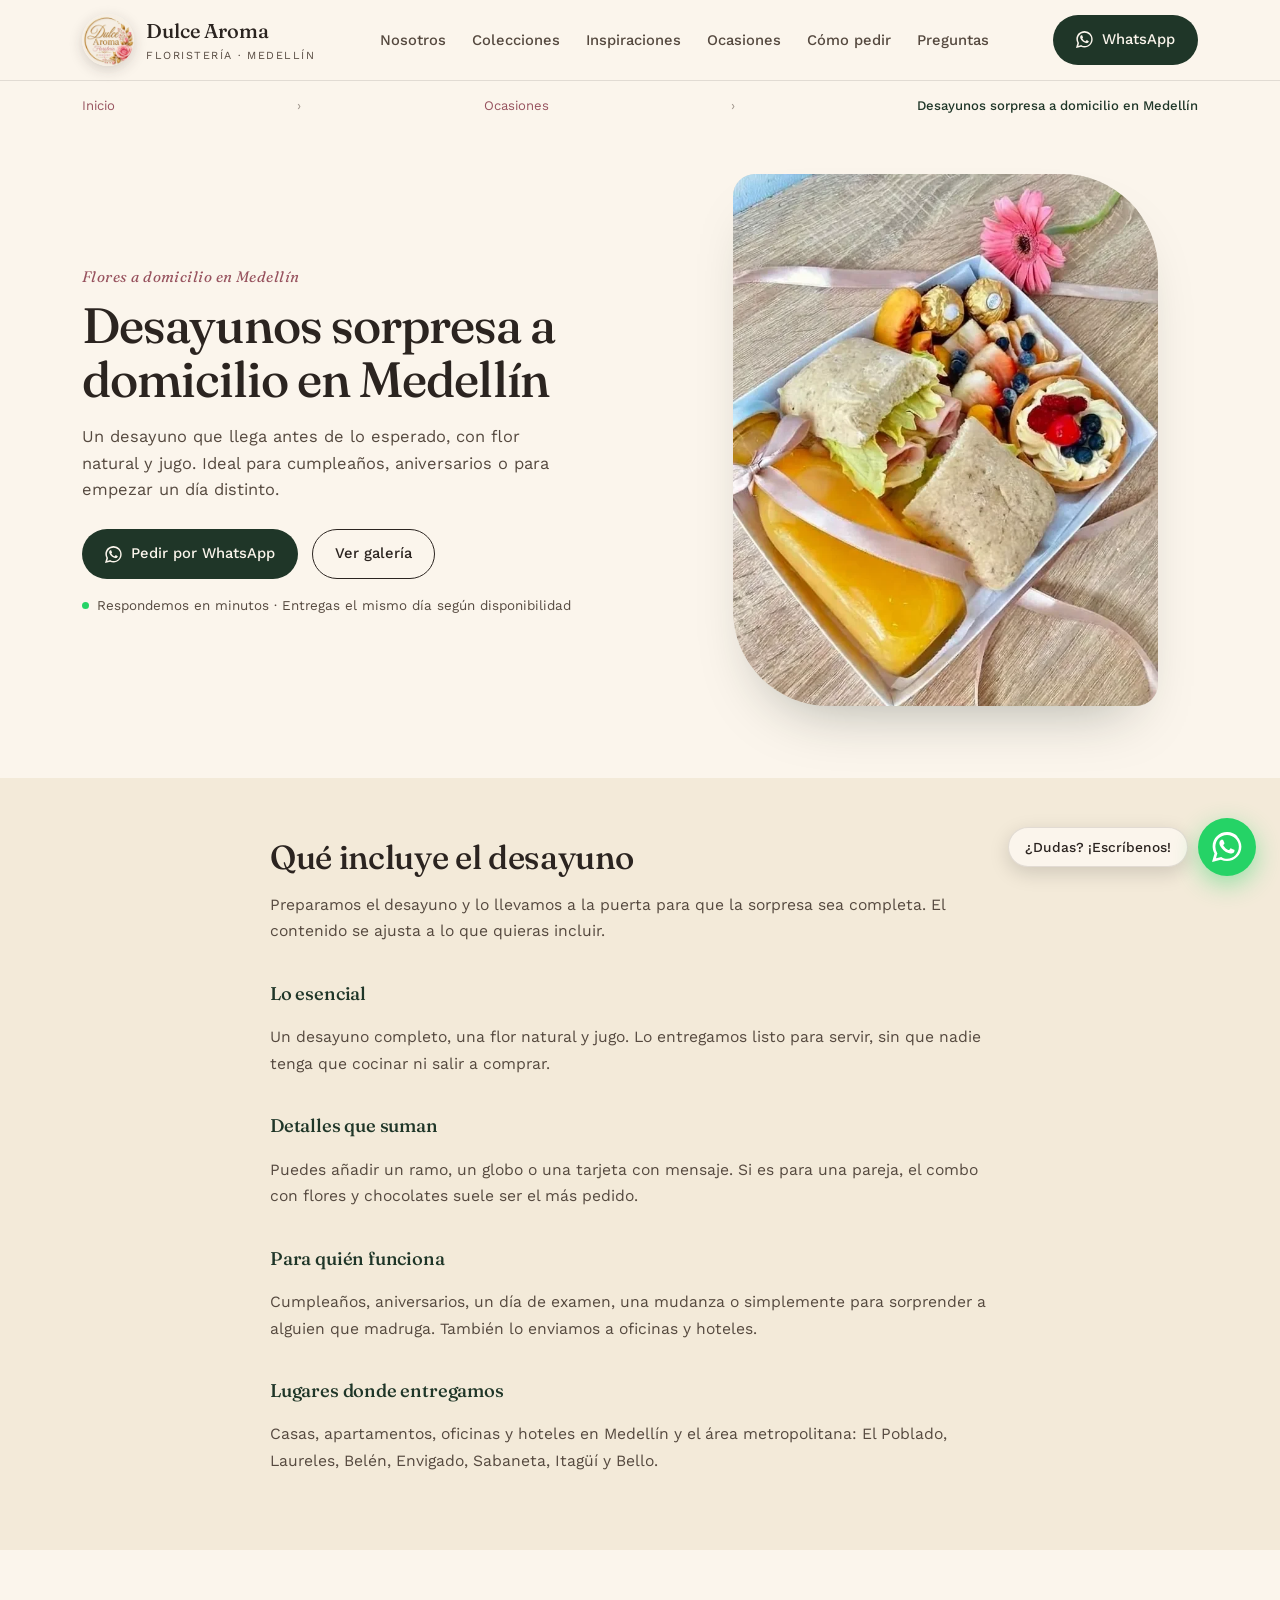
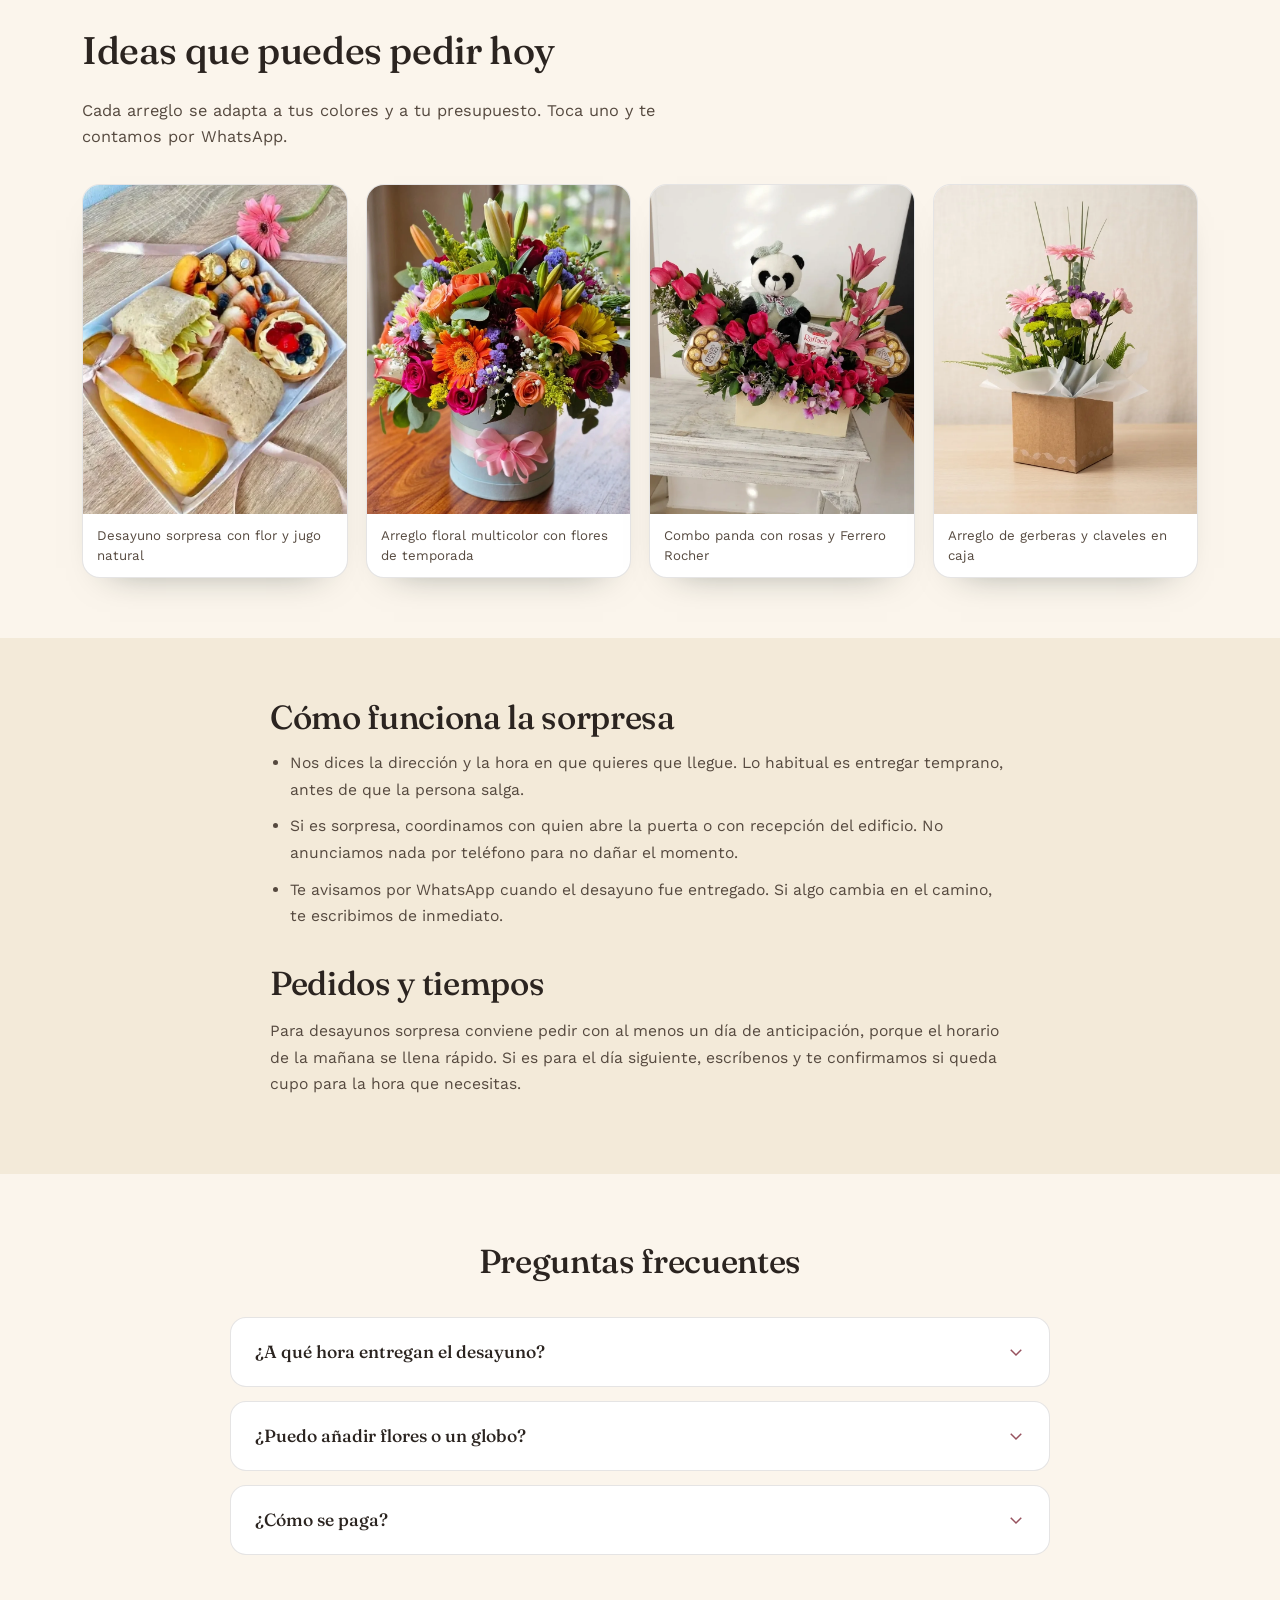
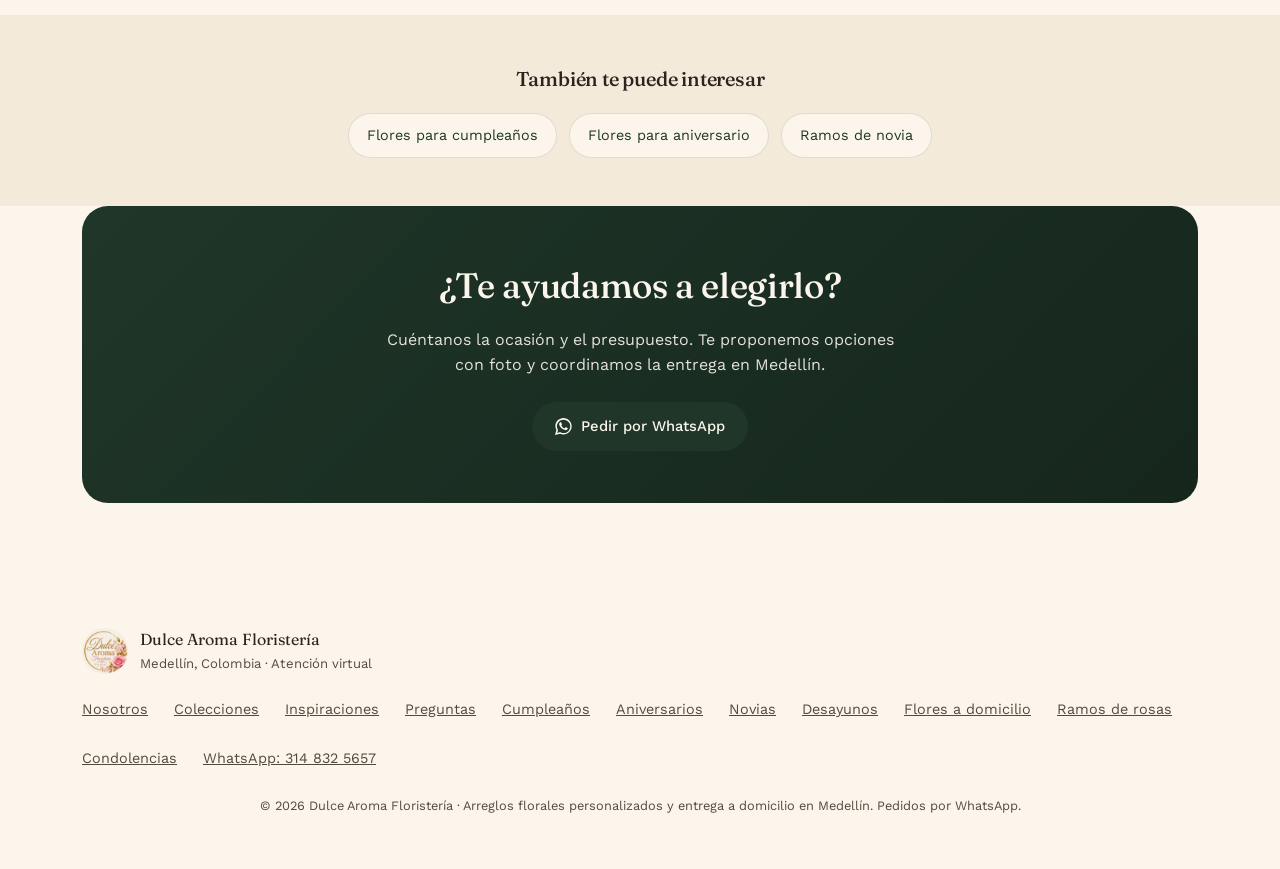
==== commit b89c05a4: "feat(web): agregar 3 páginas más (flores a domicilio, rosas, condolencias) - Añade flores-a-domicili" ====
--- a/desayunos-sorpresa-medellin.html
+++ b/desayunos-sorpresa-medellin.html
@@ -274,6 +274,9 @@
 <a href="flores-para-aniversario-medellin.html">Aniversarios</a>
 <a href="ramos-de-novia-medellin.html">Novias</a>
 <a href="desayunos-sorpresa-medellin.html">Desayunos</a>
+<a href="flores-a-domicilio-medellin.html">Flores a domicilio</a>
+<a href="ramos-de-rosas-medellin.html">Ramos de rosas</a>
+<a href="flores-para-condolencias-medellin.html">Condolencias</a>
 <a href="https://wa.me/573148325657" rel="noopener" target="_blank">WhatsApp: 314 832 5657</a>
 </nav>
 </div>
